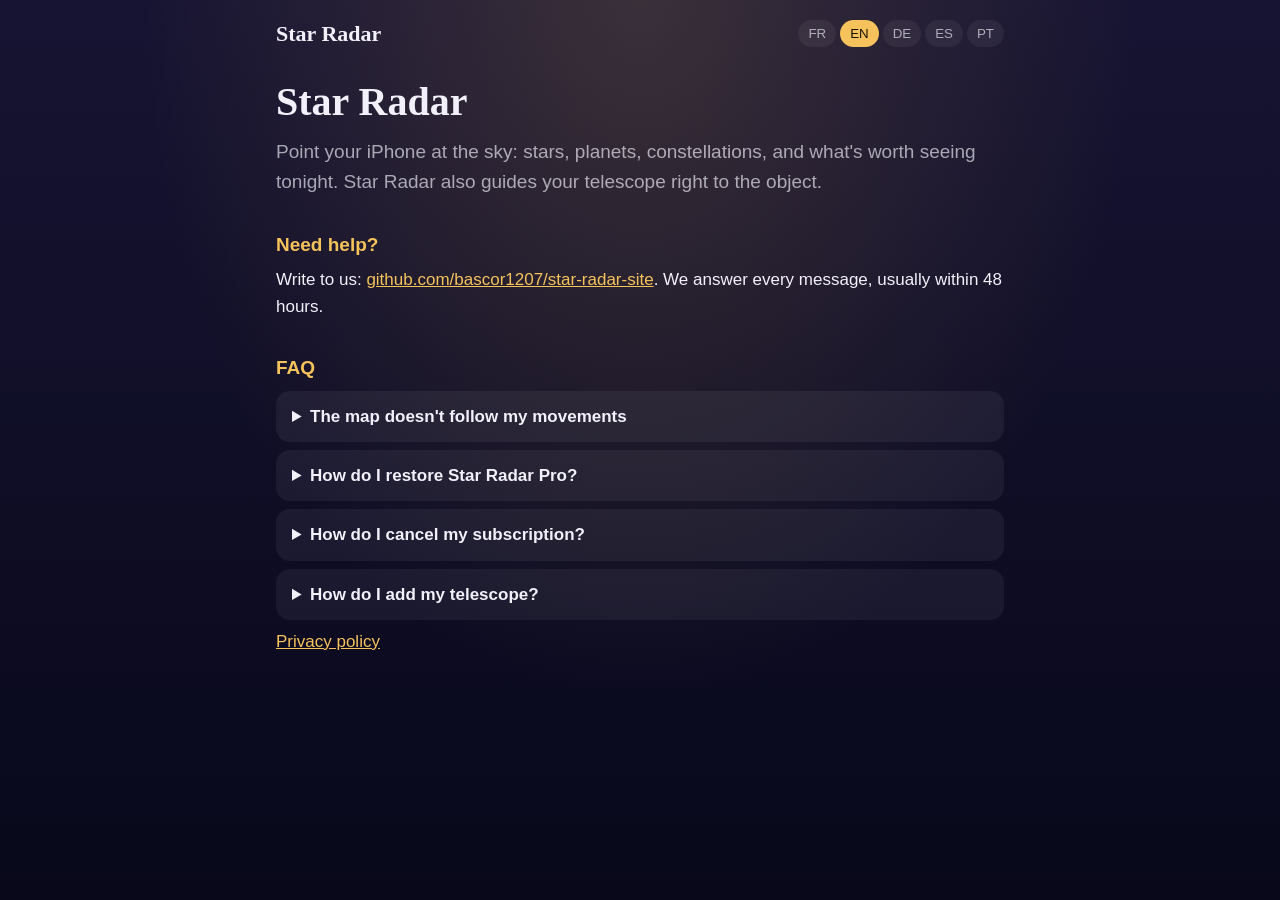
==== index.html @ 9a2e6c31 "Star Radar : assistance et confidentialité" ====
<!doctype html>
<html lang="fr">
<head>
<meta charset="utf-8">
<meta name="viewport" content="width=device-width, initial-scale=1">
<title>Star Radar · Assistance</title>
<meta name="description" content="Star Radar : la carte du ciel qui te dit quoi regarder ce soir, et guide ton télescope.">
<link rel="stylesheet" href="style.css">
</head>
<body>
<header>
  <a class="brand" href="./">Star Radar</a>
  <nav class="langs" aria-label="Langue">
    <button data-lang="fr">FR</button><button data-lang="en">EN</button><button data-lang="de">DE</button><button data-lang="es">ES</button><button data-lang="pt">PT</button>
  </nav>
</header>
<main>

<article lang="fr">
<h1>Star Radar</h1>
<p class="lead">Pointe ton iPhone vers le ciel : étoiles, planètes, constellations, et ce qui vaut le coup d'œil ce soir. Star Radar guide aussi ton télescope jusqu'à l'astre.</p>
<h2>Besoin d'aide ?</h2>
<p>Écris-nous : <a class="mail" href="#">contact</a>. On répond à chaque message, en général sous 48 h.</p>
<h2>Questions fréquentes</h2>
<details><summary>La carte ne suit pas mes mouvements</summary><p>Autorise la localisation, puis dessine un 8 avec ton iPhone pour calibrer la boussole. Éloigne-toi des objets métalliques. Tu peux aussi explorer au doigt (menu Affichage).</p></details>
<details><summary>Comment restaurer Star Radar Pro ?</summary><p>Réglages de l'app → Star Radar Pro → Restaurer mes achats, avec le même compte App Store.</p></details>
<details><summary>Comment résilier mon abonnement ?</summary><p>Réglages de l'iPhone → ton nom → Abonnements → Star Radar Pro. La résiliation prend effet à la fin de la période en cours.</p></details>
<details><summary>Comment ajouter mon télescope ?</summary><p>Plus → Mon matériel → Ajouter un instrument. Cherche ton modèle, ou recopie les chiffres écrits sur le tube (par exemple « 200/1200 »).</p></details>
<p><a href="privacy.html">Politique de confidentialité</a></p>
</article>

<article lang="en">
<h1>Star Radar</h1>
<p class="lead">Point your iPhone at the sky: stars, planets, constellations, and what's worth seeing tonight. Star Radar also guides your telescope right to the object.</p>
<h2>Need help?</h2>
<p>Write to us: <a class="mail" href="#">contact</a>. We answer every message, usually within 48 hours.</p>
<h2>FAQ</h2>
<details><summary>The map doesn't follow my movements</summary><p>Allow location access, then move your iPhone in a figure 8 to calibrate the compass. Stay away from metal objects. You can also explore with your finger (Display menu).</p></details>
<details><summary>How do I restore Star Radar Pro?</summary><p>App Settings → Star Radar Pro → Restore my purchases, with the same App Store account.</p></details>
<details><summary>How do I cancel my subscription?</summary><p>iPhone Settings → your name → Subscriptions → Star Radar Pro. Cancellation takes effect at the end of the current period.</p></details>
<details><summary>How do I add my telescope?</summary><p>More → My equipment → Add an instrument. Search for your model, or copy the numbers written on the tube (for example "200/1200").</p></details>
<p><a href="privacy.html">Privacy policy</a></p>
</article>

<article lang="de">
<h1>Star Radar</h1>
<p class="lead">Richte dein iPhone in den Himmel: Sterne, Planeten, Sternbilder und was sich heute Nacht lohnt. Star Radar führt auch dein Teleskop direkt zum Objekt.</p>
<h2>Brauchst du Hilfe?</h2>
<p>Schreib uns: <a class="mail" href="#">Kontakt</a>. Wir beantworten jede Nachricht, meist innerhalb von 48 Stunden.</p>
<h2>Häufige Fragen</h2>
<details><summary>Die Karte folgt meinen Bewegungen nicht</summary><p>Erlaube den Standortzugriff und bewege dein iPhone in Form einer 8, um den Kompass zu kalibrieren. Halte Abstand zu Metall. Du kannst auch mit dem Finger erkunden (Menü Anzeige).</p></details>
<details><summary>Wie stelle ich Star Radar Pro wieder her?</summary><p>App-Einstellungen → Star Radar Pro → Meine Käufe wiederherstellen, mit demselben App-Store-Konto.</p></details>
<details><summary>Wie kündige ich mein Abo?</summary><p>iPhone-Einstellungen → dein Name → Abonnements → Star Radar Pro. Die Kündigung gilt zum Ende des laufenden Zeitraums.</p></details>
<details><summary>Wie füge ich mein Teleskop hinzu?</summary><p>Mehr → Meine Ausrüstung → Instrument hinzufügen. Suche dein Modell oder schreib die Zahlen vom Tubus ab (zum Beispiel „200/1200“).</p></details>
<p><a href="privacy.html">Datenschutzerklärung</a></p>
</article>

<article lang="es">
<h1>Star Radar</h1>
<p class="lead">Apunta tu iPhone al cielo: estrellas, planetas, constelaciones y lo que merece la pena ver esta noche. Star Radar también guía tu telescopio hasta el astro.</p>
<h2>¿Necesitas ayuda?</h2>
<p>Escríbenos: <a class="mail" href="#">contacto</a>. Respondemos a cada mensaje, normalmente en menos de 48 horas.</p>
<h2>Preguntas frecuentes</h2>
<details><summary>El mapa no sigue mis movimientos</summary><p>Permite el acceso a la ubicación y mueve el iPhone dibujando un 8 para calibrar la brújula. Aléjate de objetos metálicos. También puedes explorar con el dedo (menú Visualización).</p></details>
<details><summary>¿Cómo restauro Star Radar Pro?</summary><p>Ajustes de la app → Star Radar Pro → Restaurar mis compras, con la misma cuenta del App Store.</p></details>
<details><summary>¿Cómo cancelo mi suscripción?</summary><p>Ajustes del iPhone → tu nombre → Suscripciones → Star Radar Pro. La cancelación se aplica al final del periodo actual.</p></details>
<details><summary>¿Cómo añado mi telescopio?</summary><p>Más → Mi equipo → Añadir un instrumento. Busca tu modelo o copia los números escritos en el tubo (por ejemplo «200/1200»).</p></details>
<p><a href="privacy.html">Política de privacidad</a></p>
</article>

<article lang="pt">
<h1>Star Radar</h1>
<p class="lead">Aponte seu iPhone para o céu: estrelas, planetas, constelações e o que vale a pena ver hoje à noite. O Star Radar também guia seu telescópio até o astro.</p>
<h2>Precisa de ajuda?</h2>
<p>Escreva para nós: <a class="mail" href="#">contato</a>. Respondemos a todas as mensagens, geralmente em até 48 horas.</p>
<h2>Perguntas frequentes</h2>
<details><summary>O mapa não acompanha meus movimentos</summary><p>Permita o acesso à localização e mova o iPhone fazendo um 8 para calibrar a bússola. Fique longe de objetos de metal. Você também pode explorar com o dedo (menu Exibição).</p></details>
<details><summary>Como restauro o Star Radar Pro?</summary><p>Ajustes do app → Star Radar Pro → Restaurar minhas compras, com a mesma conta da App Store.</p></details>
<details><summary>Como cancelo minha assinatura?</summary><p>Ajustes do iPhone → seu nome → Assinaturas → Star Radar Pro. O cancelamento vale no fim do período atual.</p></details>
<details><summary>Como adiciono meu telescópio?</summary><p>Mais → Meu equipamento → Adicionar um instrumento. Procure seu modelo ou copie os números escritos no tubo (por exemplo “200/1200”).</p></details>
<p><a href="privacy.html">Política de privacidade</a></p>
</article>

</main>
<script src="site.js"></script>
</body>
</html>
---- style.css ----
:root {
  --bg-top: #171433;
  --bg-bottom: #08081a;
  --ink: #f2f0fa;
  --muted: rgba(242, 240, 250, 0.66);
  --gold: #f5c25c;
  --surface: rgba(255, 255, 255, 0.055);
}
* { box-sizing: border-box; }
html { background: var(--bg-bottom); }
body {
  margin: 0;
  min-height: 100vh;
  background: radial-gradient(ellipse at top, rgba(245, 194, 92, 0.16), transparent 55%),
              linear-gradient(var(--bg-top), var(--bg-bottom));
  color: var(--ink);
  font: 17px/1.6 -apple-system, BlinkMacSystemFont, "Segoe UI", Roboto, sans-serif;
}
header {
  display: flex; align-items: center; justify-content: space-between; gap: 12px;
  max-width: 760px; margin: 0 auto; padding: 20px 16px;
}
.brand { color: var(--ink); text-decoration: none; font: 600 22px/1 "New York", Georgia, serif; }
.langs { display: flex; gap: 4px; }
.langs button {
  background: var(--surface); color: var(--muted); border: 0; border-radius: 999px;
  padding: 6px 10px; font: 600 13px/1 inherit; cursor: pointer;
}
.langs button.active { background: var(--gold); color: #1a1405; }
main { max-width: 760px; margin: 0 auto; padding: 0 16px 64px; }
article { display: none; }
article.active { display: block; }
h1 { font: 600 40px/1.15 "New York", Georgia, serif; margin: 12px 0 12px; }
h2 { font-size: 19px; margin: 32px 0 6px; color: var(--gold); }
.lead { font-size: 19px; color: var(--muted); }
p { margin: 0 0 12px; }
a { color: var(--gold); }
details { background: var(--surface); border-radius: 14px; padding: 12px 16px; margin: 8px 0; }
summary { cursor: pointer; font-weight: 600; }
details p { color: var(--muted); margin: 10px 0 0; }
.small { font-size: 14px; color: var(--muted); margin-top: 32px; }
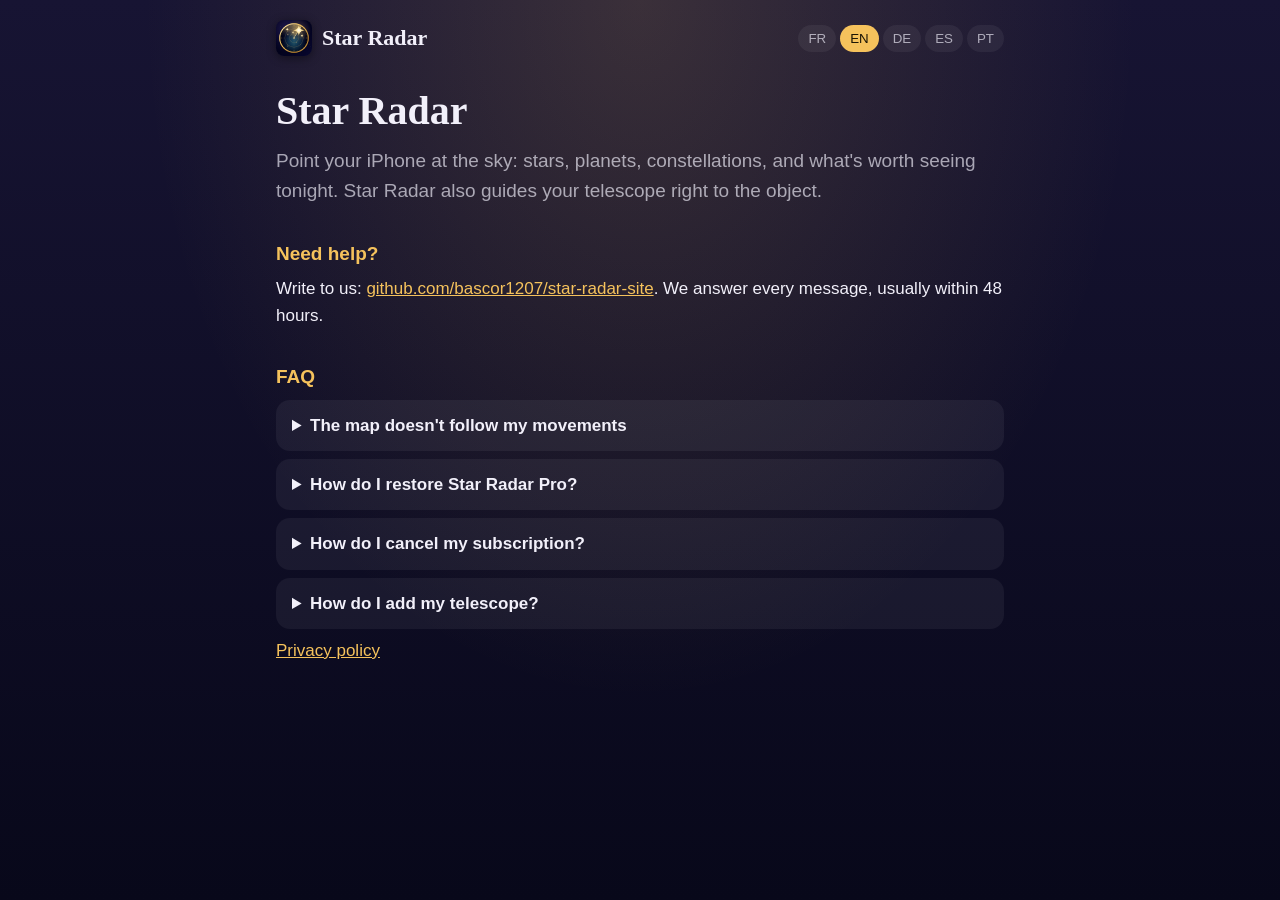
==== commit 044416ac: "Icône de l'app : onglet, en-tête, aperçu de partage" ====
--- a/index.html
+++ b/index.html
@@ -5,11 +5,18 @@
 <meta name="viewport" content="width=device-width, initial-scale=1">
 <title>Star Radar · Assistance</title>
 <meta name="description" content="Star Radar : la carte du ciel qui te dit quoi regarder ce soir, et guide ton télescope.">
+<link rel="icon" type="image/png" href="favicon.png">
+<link rel="apple-touch-icon" href="apple-touch-icon.png">
+<meta property="og:title" content="Star Radar">
+<meta property="og:description" content="La carte du ciel qui te dit quoi regarder ce soir, et guide ton télescope.">
+<meta property="og:image" content="https://bascor1207.github.io/star-radar-site/icon-512.png">
+<meta property="og:type" content="website">
+<meta name="twitter:card" content="summary">
 <link rel="stylesheet" href="style.css">
 </head>
 <body>
 <header>
-  <a class="brand" href="./">Star Radar</a>
+  <a class="brand" href="./"><img src="icon-512.png" alt="" width="36" height="36">Star Radar</a>
   <nav class="langs" aria-label="Langue">
     <button data-lang="fr">FR</button><button data-lang="en">EN</button><button data-lang="de">DE</button><button data-lang="es">ES</button><button data-lang="pt">PT</button>
   </nav>
--- a/style.css
+++ b/style.css
@@ -17,11 +17,11 @@
   font: 17px/1.6 -apple-system, BlinkMacSystemFont, "Segoe UI", Roboto, sans-serif;
 }
 header {
-  display: flex; align-items: center; justify-content: space-between; gap: 12px;
+  display: flex; flex-wrap: wrap; align-items: center; justify-content: space-between; gap: 12px;
   max-width: 760px; margin: 0 auto; padding: 20px 16px;
 }
-.brand { color: var(--ink); text-decoration: none; font: 600 22px/1 "New York", Georgia, serif; }
-.langs { display: flex; gap: 4px; }
+.brand { display: inline-flex; align-items: center; gap: 10px; white-space: nowrap; color: var(--ink); text-decoration: none; font: 600 22px/1 "New York", Georgia, serif; }
+.langs { display: flex; flex-wrap: wrap; gap: 4px; }
 .langs button {
   background: var(--surface); color: var(--muted); border: 0; border-radius: 999px;
   padding: 6px 10px; font: 600 13px/1 inherit; cursor: pointer;
@@ -30,7 +30,7 @@
 main { max-width: 760px; margin: 0 auto; padding: 0 16px 64px; }
 article { display: none; }
 article.active { display: block; }
-h1 { font: 600 40px/1.15 "New York", Georgia, serif; margin: 12px 0 12px; }
+h1 { overflow-wrap: anywhere; font: 600 clamp(30px, 9vw, 40px)/1.15 "New York", Georgia, serif; margin: 12px 0 12px; }
 h2 { font-size: 19px; margin: 32px 0 6px; color: var(--gold); }
 .lead { font-size: 19px; color: var(--muted); }
 p { margin: 0 0 12px; }
@@ -39,3 +39,4 @@
 summary { cursor: pointer; font-weight: 600; }
 details p { color: var(--muted); margin: 10px 0 0; }
 .small { font-size: 14px; color: var(--muted); margin-top: 32px; }
+.brand img { border-radius: 22.37%; box-shadow: 0 2px 10px rgba(0, 0, 0, 0.45); }
